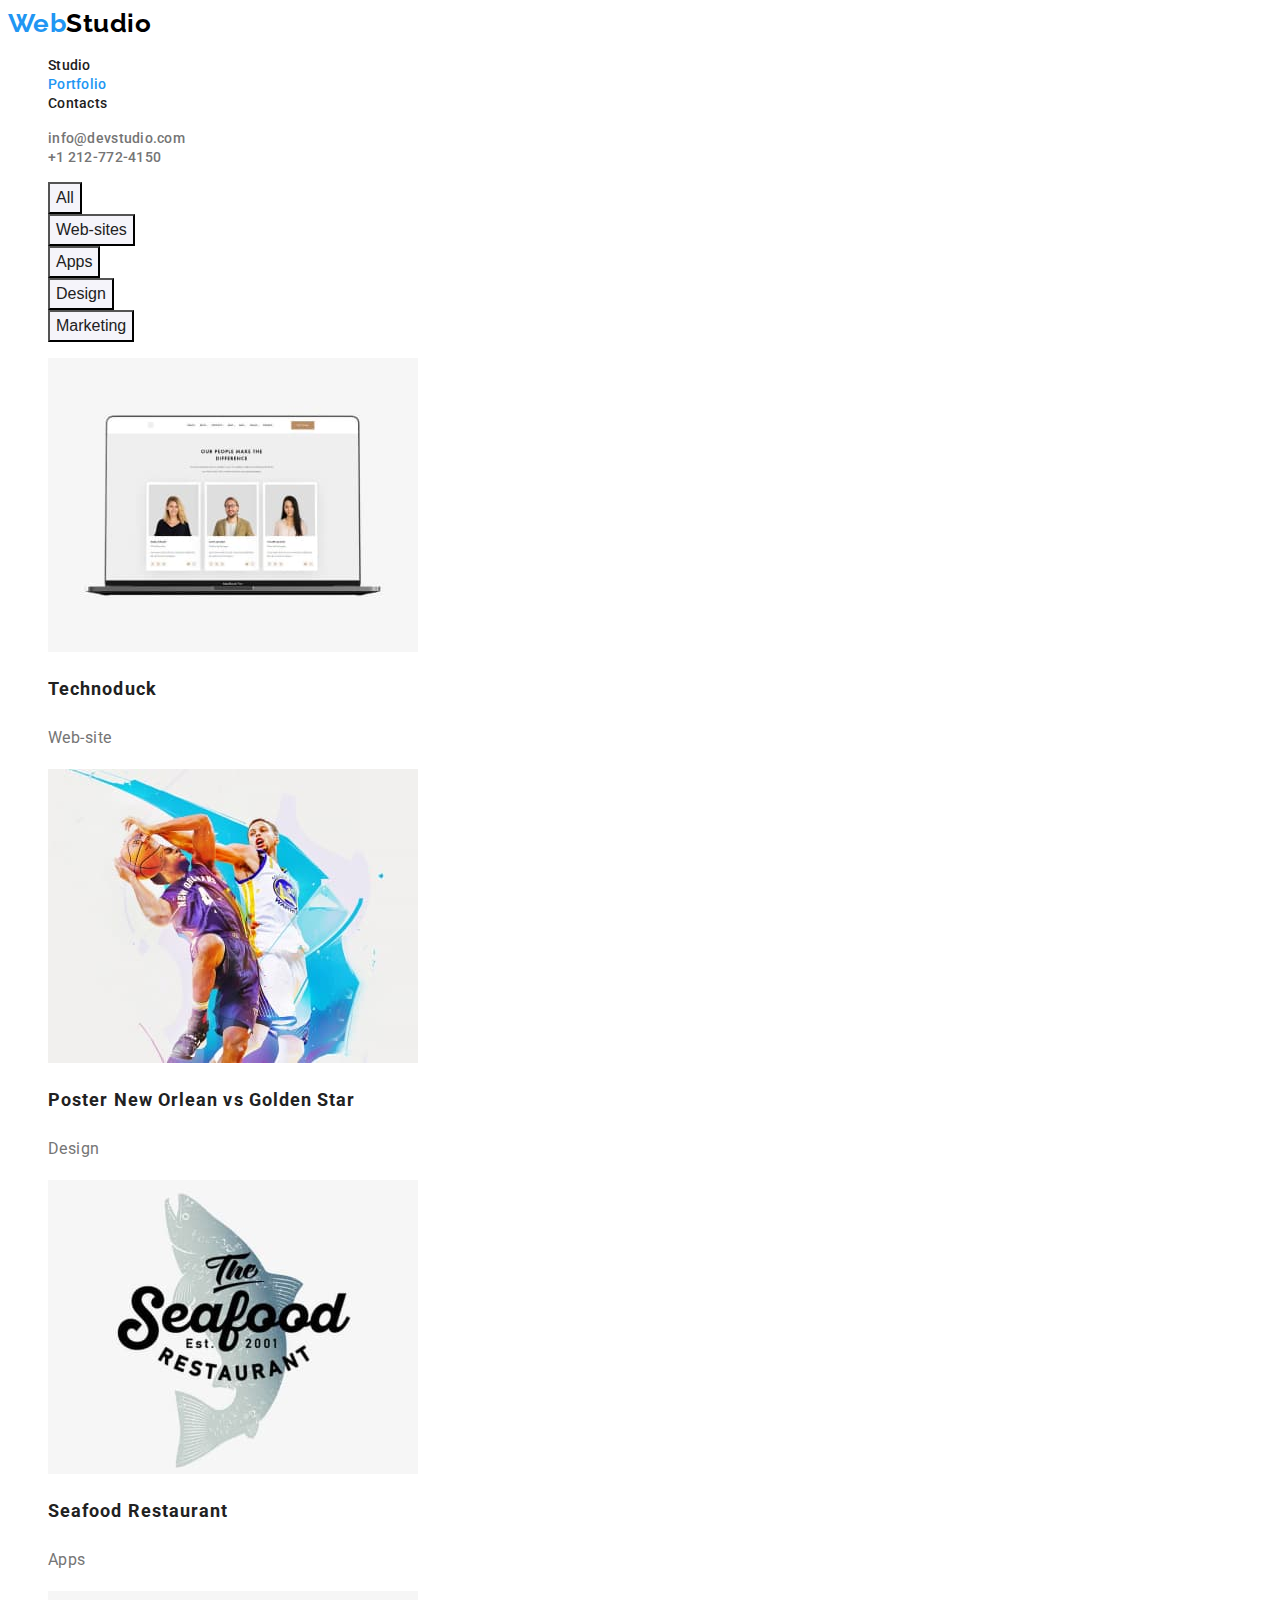
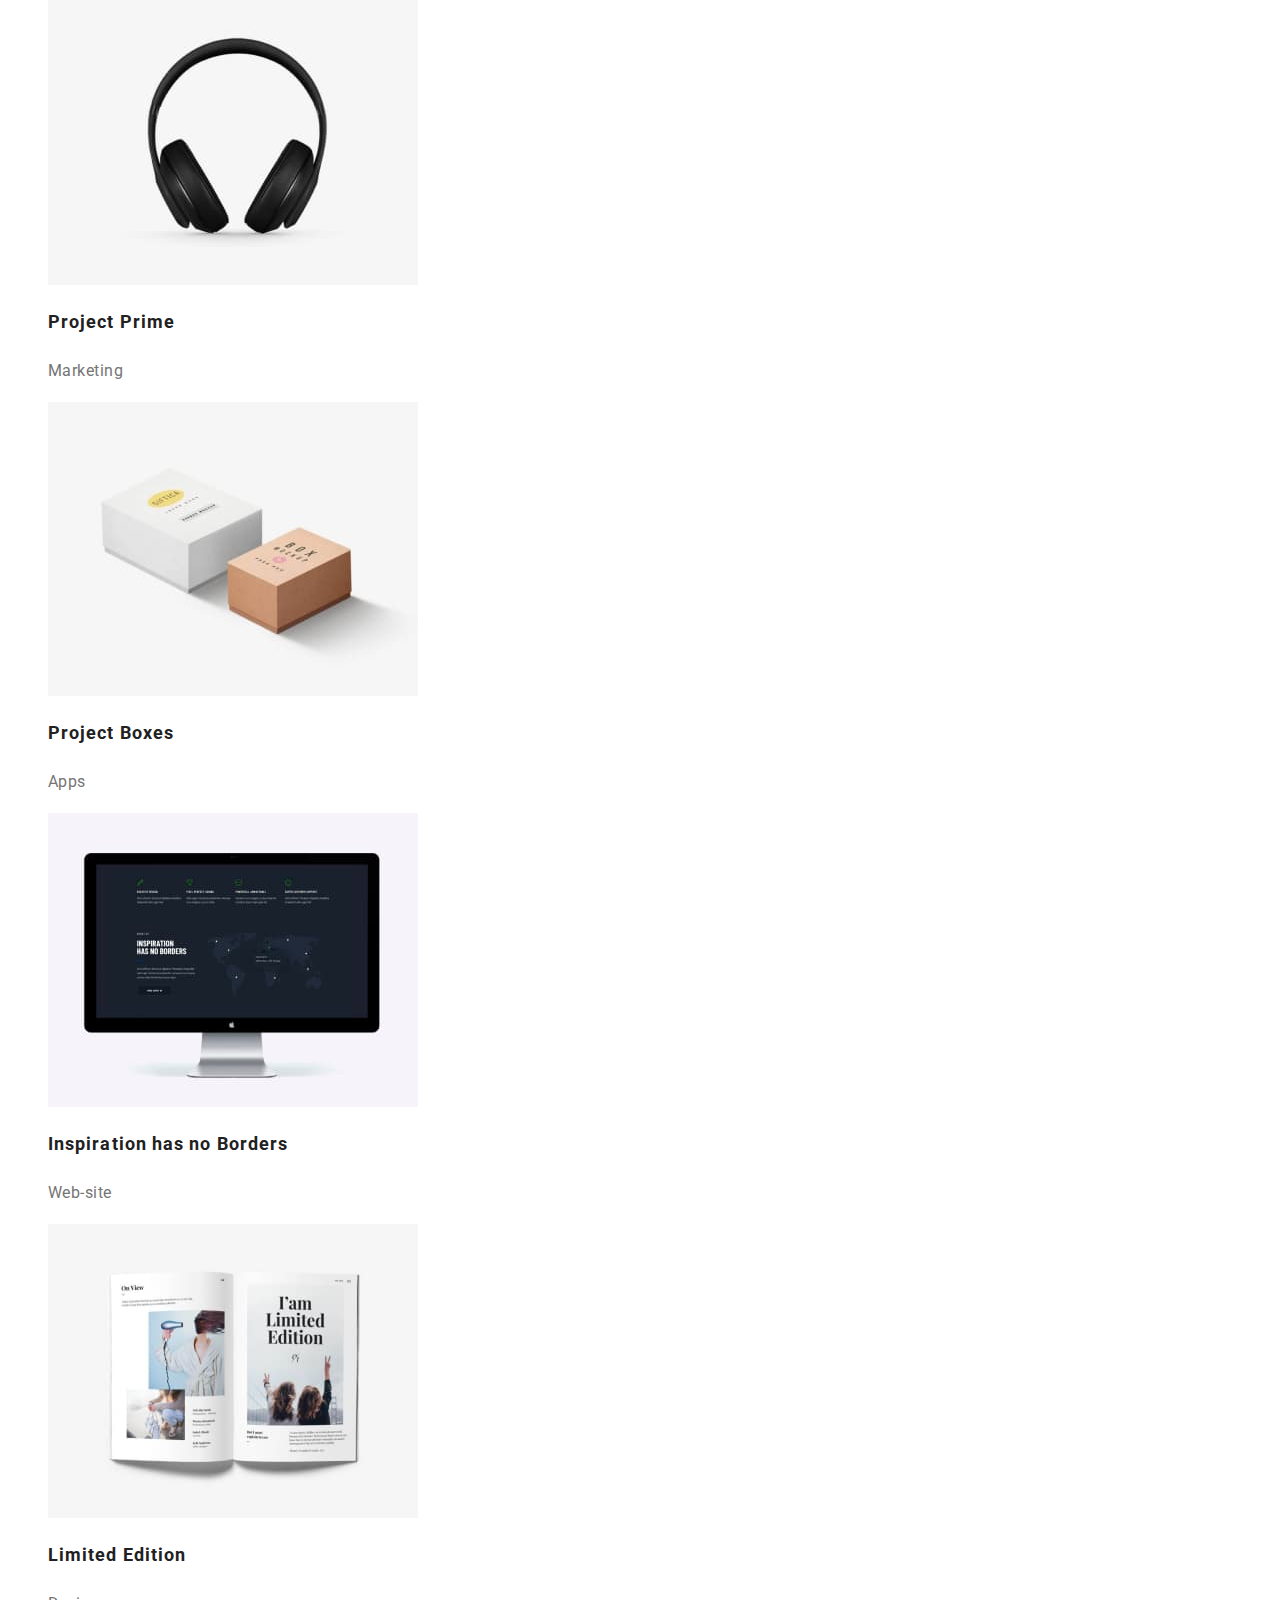
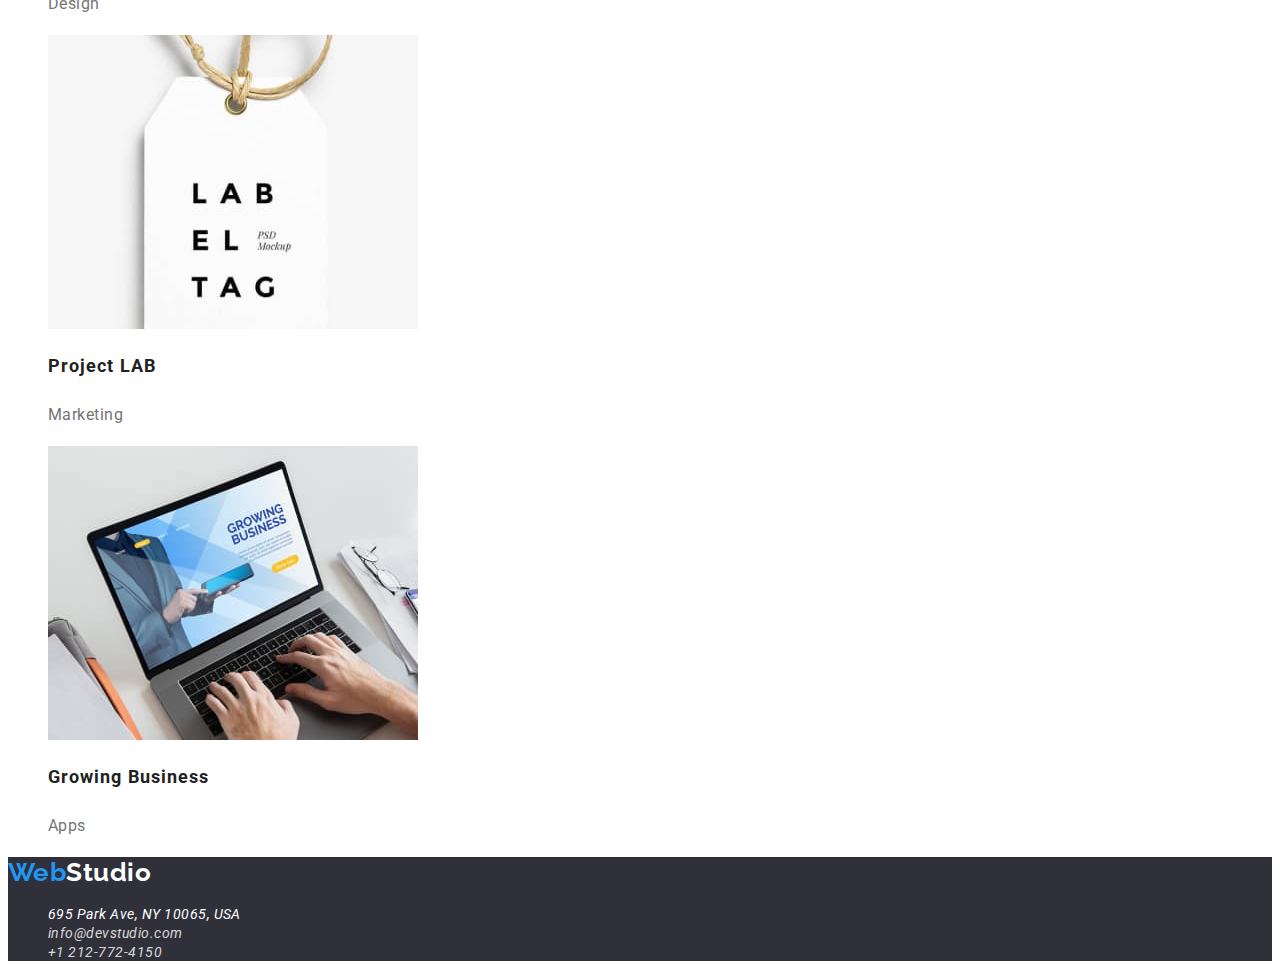
==== portfolio.html @ d0452a92 "Initial commit" ====
<!DOCTYPE html>
<html lang="en">
<head>
    <meta charset="UTF-8">
    <meta http-equiv="X-UA-Compatible" content="IE=edge">
    <meta name="viewport" content="width=device-width, initial-scale=1.0">
    <title>Portfolio</title>
    <link href="https://fonts.googleapis.com/css2?family=Raleway:wght@700&family=Roboto:wght@400;500;700;900&display=swap" rel="stylesheet">
    <link rel="stylesheet" href="./css/style.css">
</head>
<body>
    <header class="header">
        <nav class="nav">
            <a class="logo" href="./">Web<span class="logo-header">Studio</span></a>
            <ul class="nav-list"> 
                <li class="nav-item"><a class="nav-link" href="./index.html">Studio</a></li>
                <li class="nav-item"><a class="nav-link active" href="./portfolio.html">Portfolio</a></li>
                <li class="nav-item"><a class="nav-link" href="">Contacts</a></li>
            </ul>
        </nav>
            <ul class="contacts">
                <li class="contacts-item"> <a class="contacts-link" href="mailto:info@devstudio.com">info@devstudio.com </a></li>  
                <li class="contacts-item"> <a class="contacts-link" href="tel:+12127724150">+1 212-772-4150</a></li> 
            </ul>
    </header>
    <main class="main-portfolio">
        <section class="partfolio-section">
            <h1 class="portfolio-title hidden">Portfolio</h1>
            <ul class="filter-list">
                <li class="filter-item">
                    <button class="filter-button" type="button">All</button>
                </li>
                <li class="filter-item">
                    <button class="filter-button" type="button">Web-sites</button>
                </li>
                <li class="filter-item">
                    <button class="filter-button" type="button">Apps</button>
                </li>
                <li class="filter-item">
                    <button class="filter-button" type="button">Design</button>
                </li>
                <li class="filter-item">
                    <button class="filter-button" type="button">Marketing</button>
                </li>
            </ul>
            <ul class="projects-list">
                <li class="project-item"> 
                    <img class="project-picture" src="./images/portfolio/portfolio-projects1.jpg" 
                    alt="opened laptop"
                    width="370" height="294">
                    <h2 class="project-title">Technoduck</h2> 
                    <p class="project-type">Web-site</p>
                </li>
                <li class="project-item"> 
                    <img class="project-picture" src="./images/portfolio/portfolio-projects2.jpg" 
                    alt="two basketball player"
                    width="370" height="294">
                    <h2 class="project-title">Poster New Orlean vs Golden Star</h2>
                    <p class="project-type">Design</p>
                </li>
                <li class="project-item"> 
                    <img class="project-picture" src="./images/portfolio/portfolio-projects3.jpg" 
                    alt="fish on the logo"
                    width="370" height="294">
                    <h2 class="project-title">Seafood Restaurant </h2>
                    <p class="project-type">Apps</p>
                </li>
                <li class="project-item"> 
                    <img class="project-picture" src="./images/portfolio/portfolio-projects4.jpg" 
                    alt="black earphones"
                    width="370" height="294">
                    <h2 class="project-title">Project Prime</h2>
                    <p class="project-type">Marketing</p>
                </li>
                <li class="project-item"> 
                    <img class="project-picture" src="./images/portfolio/portfolio-projects5.jpg" 
                    alt="two boxes"
                    width="370" height="294">
                    <h2 class="project-title">Project Boxes</h2>
                    <p class="project-type">Apps</p>
                </li>
                <li class="project-item"> 
                    <img class="project-picture" src="./images/portfolio/portfolio-projects6.jpg" 
                    alt="IMac"
                    width="370" height="294">
                    <h2 class="project-title">Inspiration has no Borders</h2>
                    <p class="project-type">Web-site</p>
                </li>
                <li class="project-item"> 
                    <img class="project-picture" src="./images/portfolio/portfolio-projects7.jpg" 
                    alt="opened book"
                    width="370" height="294">
                    <h2 class="project-title">Limited Edition</h2>
                    <p class="project-type">Design</p>
                </li>
                <li class="project-item"> 
                    <img class="project-picture" src="./images/portfolio/portfolio-projects8.jpg" 
                    alt="lable Project LAB"
                    width="370" height="294">
                    <h2 class="project-title">Project LAB</h2>
                    <p class="project-type">Marketing</p>
                </li>
                <li class="project-item"> 
                    <img class="project-picture" src="./images/portfolio/portfolio-projects9.jpg" 
                    alt="typing on the laptop"
                    width="370" height="294">
                    <h2 class="project-title">Growing Business</h2>
                    <p class="project-type">Apps</p>
                </li>
            </ul> 
        </section>
    </main>
    <footer class="footer">
        <a class="logo" href="./">Web<span class="logo-footer">Studio</span></a>
        <address>
            <ul class="contact-info">
                <li> <a class="adress" href="https://www.google.com.ua/maps/place/695+Park+Ave,+New+York,+NY+10065,+%D0%A1%D0%A8%D0%90/@40.7688994,-73.9672143,17z/data=!3m1!4b1!4m5!3m4!1s0x89c258ebe8836e8f:0xa007c44e7c4aa0eb!8m2!3d40.7688994!4d-73.9650256?hl=ru">695 Park Ave, NY 10065, USA</a></li>
                <li> <a class="footer-contacts" href="mailto:info@devstudio.com">info@devstudio.com </a></li>                                 
                <li> <a class="footer-contacts" href="tel:+12127724150">+1 212-772-4150</a> </li> 
            </ul>
        </address>
    </footer>
</body>
</html>
---- css/style.css ----
:root{
--footer-gmail: rgba(255, 255, 255, 0.6);
--footer-color:#D9D9D9;
--white:#FFFFFF;
--blue:#2196F3;
--prymary-text:#757575;
--title-text:#212121;
--footer-background:#2F303A;
--ivory-color:#F5F4FA;
--header-background:#ECECEC;
}

body{
color: var(--prymary-text);
background-color:var(--white);
letter-spacing: 0.03em;
font-family:'Roboto',sans-serif;
}
.hidden{
display:none;
}
.section-title{
color:var(--title-text);
font-weight: 700;
font-size:36px;
line-height:1.17;
text-align:center;
}

/* studio */

/* header */

.logo{
color:var(--blue);
font-family:'Raleway';
font-weight:700;
font-size:26px;
line-height:1.19;
text-decoration:none;
}
.logo-header{
color:#000000 ;
}
.nav-list{
list-style:none;
}
.nav-link{
color: var(--title-text);
font-weight:500;
font-size:14px;
line-height:1.14;
letter-spacing:0.02em;
text-decoration:none;
}
.nav-link:hover,
.nav-link:focus{
color:var(--blue);
}
.nav-link.active{
    color: var(--blue);
}
.contacts{
list-style:none; 
}
.contacts-link{
color: var(--prymary-text);
font-weight:500;
font-size:14px;
line-height:1.14;
letter-spacing:0.02em;
text-decoration:none;
}
.contacts-link:hover,
.contacts-link:focus{
color:var(--blue);
}

/* main */

/* section one */

.hero{
background-color:var(--footer-background);
}
.hero-title{
color:var(--white);
text-transform:uppercase;
font-weight:900px;
font-size:44px;
line-height:1.36;
text-align:center;
letter-spacing:0.06em;
}
.hero-button{
color:var(--white);
background-color:var(--blue);
font-weight:700;
font-size:16px;
line-height:1.88;
letter-spacing:0.06em;
cursor:pointer;
}

/* section two */

.benefits{
background-color:var(--white);
}
.benefits-list{
list-style: none;
}
.benefits-caption{
color:var(--title-text);
font-weight:700;
font-size:14px;
line-height:1.14;
}
.benefits-desc{
font-size:14px;
line-height:1.71;
}

/* section three */
.work-list{
list-style: none;
}

/* section four */

.workers{
background-color: var(--ivory-color);
}
.workers-list{
list-style: none;
}
.workers-item{
background-color:var(--white);
}
.worker-name{
color: var(--title-text);
font-weight:500;
font-size:16px;
line-height:1.19;
}
.work-desc{
font-style:500;
font-size:16px;
line-height:1.19;
}

/* footer */

.footer{
background-color: var(--footer-background);
}
.logo-footer{
color: var(--white);
}
.contact-info{
list-style: none;
}
.adress{
color:var(--white);
font-size:14px;
line-height:1.14;
text-decoration:none;
}
.adress:hover,
.adress:focus{
color:var(--blue);
}
.footer-contacts{
color: var(--footer-color);
font-size:14px;
line-height:1.14;
text-decoration:none;
}
.footer-contacts:hover,
.footer-contacts:focus{
color:var(--blue);
}

/* portfolio */

.filter-list{
list-style: none;
}
.filter-button{
color: var(--title-text);
background-color: var(--ivory-color);
font-weight:500;
font-size:16px;
line-height:1.63;
cursor:pointer;
text-decoration:none;
}
.filter-button:hover,
.filter-button:focus{
color:var(--white);
background-color:var(--blue);
}
.projects-list{
list-style: none;
}
.project-title{
color:var(--title-text);
font-weight:700;
font-size:18px;
line-height:2;
letter-spacing:0.06em;
}
.project-type{
font-size:16px;
line-height:1.88;
}
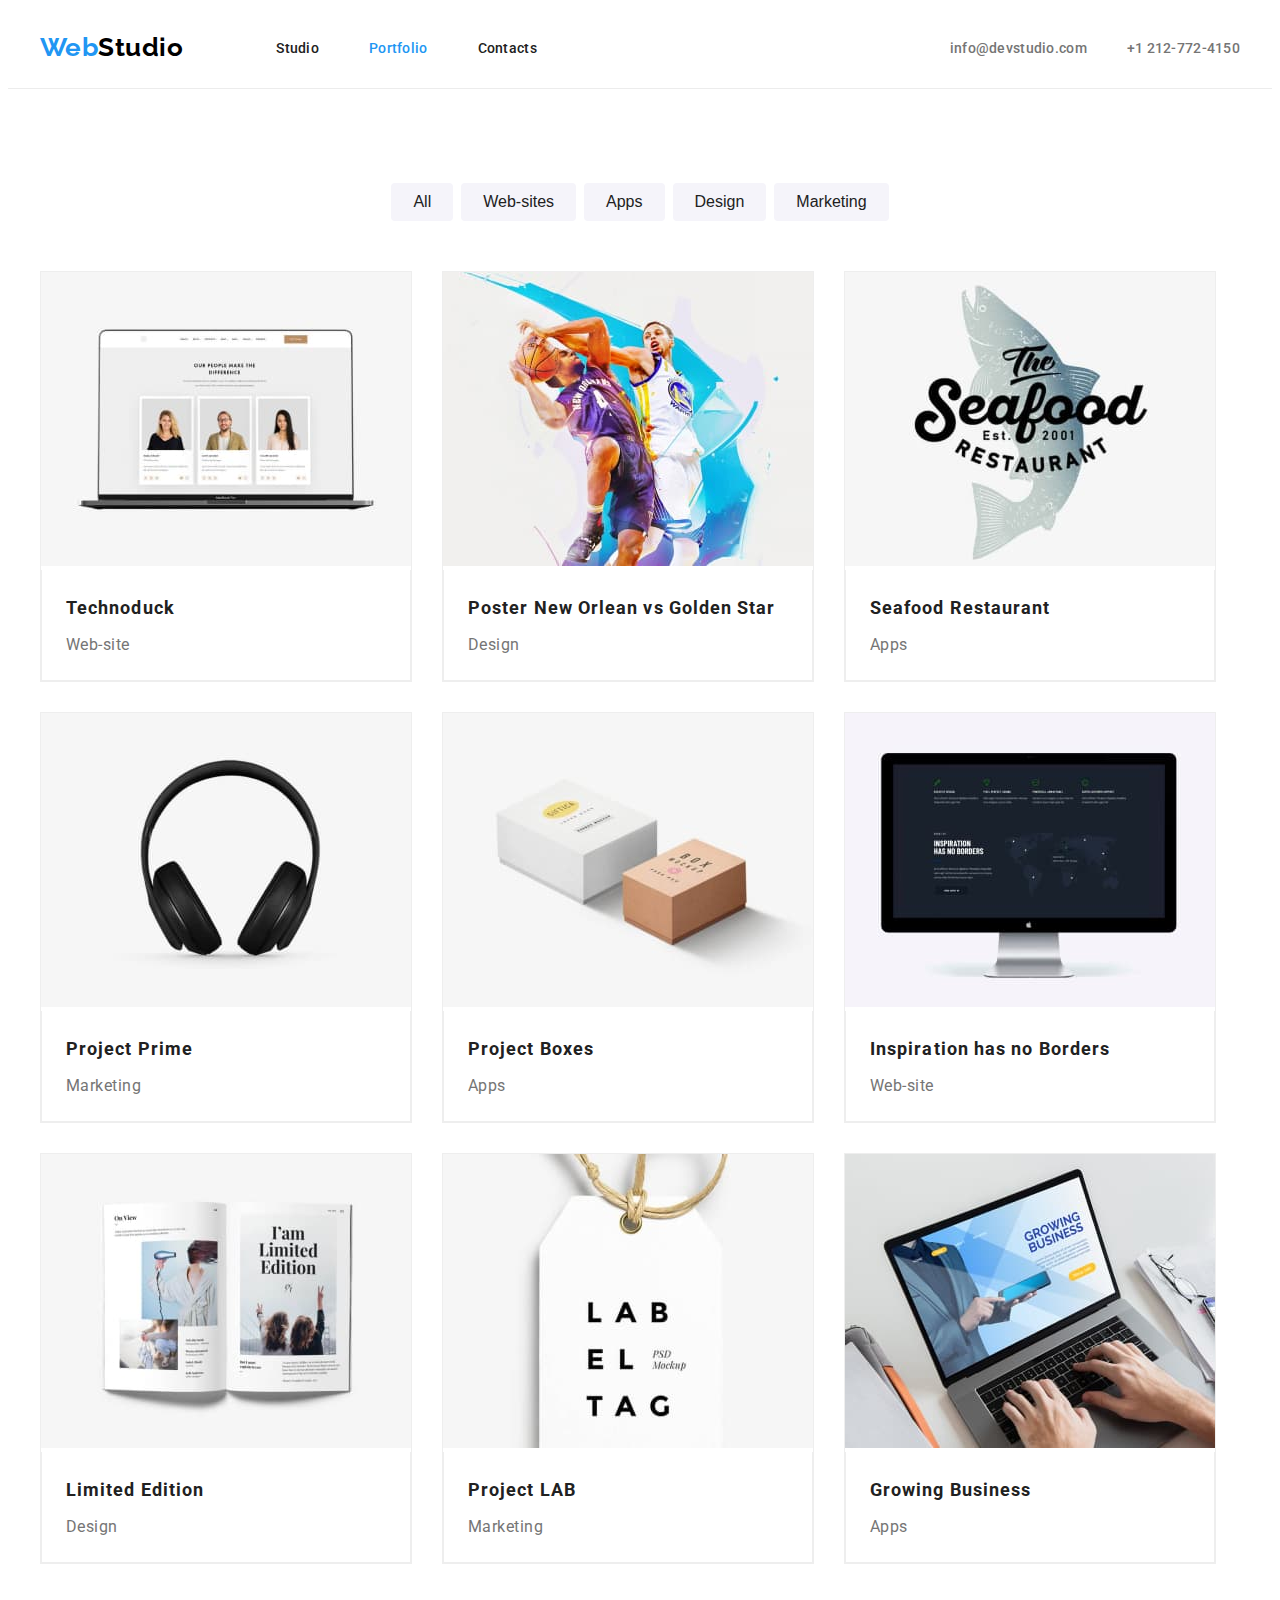
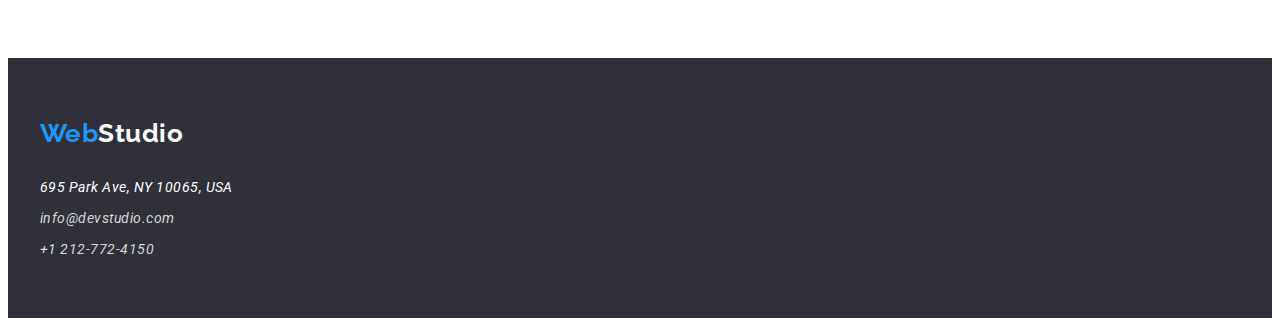
==== commit 8497d60c: "finish HW3" ====
--- a/portfolio.html
+++ b/portfolio.html
@@ -10,21 +10,24 @@
 </head>
 <body>
     <header class="header">
-        <nav class="nav">
-            <a class="logo" href="./">Web<span class="logo-header">Studio</span></a>
-            <ul class="nav-list"> 
-                <li class="nav-item"><a class="nav-link" href="./index.html">Studio</a></li>
-                <li class="nav-item"><a class="nav-link active" href="./portfolio.html">Portfolio</a></li>
-                <li class="nav-item"><a class="nav-link" href="">Contacts</a></li>
-            </ul>
-        </nav>
-            <ul class="contacts">
-                <li class="contacts-item"> <a class="contacts-link" href="mailto:info@devstudio.com">info@devstudio.com </a></li>  
-                <li class="contacts-item"> <a class="contacts-link" href="tel:+12127724150">+1 212-772-4150</a></li> 
-            </ul>
+        <div class="container container-header">
+            <nav class="nav">
+                <a class="logo" href="./">Web<span class="logo-header">Studio</span></a>
+                <ul class="nav-list"> 
+                    <li class="nav-item"><a class="nav-link"  href="./index.html">Studio</a></li>
+                    <li class="nav-item"><a class="nav-link active" href="./portfolio.html">Portfolio</a></li>
+                    <li class="nav-item"><a class="nav-link" href="">Contacts</a></li>
+                </ul>
+            </nav>
+                <ul class="contacts">
+                    <li class="contacts-item"> <a class="contacts-link" href="mailto:info@devstudio.com">info@devstudio.com </a></li>  
+                    <li class="contacts-item"> <a class="contacts-link" href="tel:+12127724150">+1 212-772-4150</a> </li> 
+                </ul>
+        </div>          
     </header>
     <main class="main-portfolio">
-        <section class="partfolio-section">
+        <section class="section partfolio-section">
+        <div class="container container-partfolio">
             <h1 class="portfolio-title hidden">Portfolio</h1>
             <ul class="filter-list">
                 <li class="filter-item">
@@ -48,77 +51,100 @@
                     <img class="project-picture" src="./images/portfolio/portfolio-projects1.jpg" 
                     alt="opened laptop"
                     width="370" height="294">
-                    <h2 class="project-title">Technoduck</h2> 
-                    <p class="project-type">Web-site</p>
+                    <div class="project-desc-container">
+                        <h2 class="project-title">Technoduck</h2> 
+                        <p class="project-type">Web-site</p>
+                    </div>
                 </li>
                 <li class="project-item"> 
                     <img class="project-picture" src="./images/portfolio/portfolio-projects2.jpg" 
                     alt="two basketball player"
                     width="370" height="294">
-                    <h2 class="project-title">Poster New Orlean vs Golden Star</h2>
-                    <p class="project-type">Design</p>
+                    <div class="project-desc-container">
+                        <h2 class="project-title">Poster New Orlean vs Golden Star</h2>
+                        <p class="project-type">Design</p>
+                    </div>
                 </li>
                 <li class="project-item"> 
                     <img class="project-picture" src="./images/portfolio/portfolio-projects3.jpg" 
                     alt="fish on the logo"
                     width="370" height="294">
-                    <h2 class="project-title">Seafood Restaurant </h2>
-                    <p class="project-type">Apps</p>
+                    <div class="project-desc-container">
+                        <h2 class="project-title">Seafood Restaurant </h2>
+                        <p class="project-type">Apps</p>
+                    </div>
                 </li>
                 <li class="project-item"> 
                     <img class="project-picture" src="./images/portfolio/portfolio-projects4.jpg" 
                     alt="black earphones"
                     width="370" height="294">
-                    <h2 class="project-title">Project Prime</h2>
-                    <p class="project-type">Marketing</p>
+                    <div class="project-desc-container">
+                        <h2 class="project-title">Project Prime</h2>
+                        <p class="project-type">Marketing</p>
+                    </div>
                 </li>
                 <li class="project-item"> 
                     <img class="project-picture" src="./images/portfolio/portfolio-projects5.jpg" 
                     alt="two boxes"
                     width="370" height="294">
-                    <h2 class="project-title">Project Boxes</h2>
-                    <p class="project-type">Apps</p>
+                    <div class="project-desc-container">
+                        <h2 class="project-title">Project Boxes</h2>
+                        <p class="project-type">Apps</p>
+                    </div>
                 </li>
                 <li class="project-item"> 
                     <img class="project-picture" src="./images/portfolio/portfolio-projects6.jpg" 
                     alt="IMac"
                     width="370" height="294">
-                    <h2 class="project-title">Inspiration has no Borders</h2>
-                    <p class="project-type">Web-site</p>
+                    <div class="project-desc-container">
+                        <h2 class="project-title">Inspiration has no Borders</h2>
+                        <p class="project-type">Web-site</p>
+                    </div>
                 </li>
                 <li class="project-item"> 
                     <img class="project-picture" src="./images/portfolio/portfolio-projects7.jpg" 
                     alt="opened book"
                     width="370" height="294">
-                    <h2 class="project-title">Limited Edition</h2>
-                    <p class="project-type">Design</p>
+                    <div class="project-desc-container">
+                        <h2 class="project-title">Limited Edition</h2>
+                        <p class="project-type">Design</p>
+                    </div>
                 </li>
                 <li class="project-item"> 
                     <img class="project-picture" src="./images/portfolio/portfolio-projects8.jpg" 
                     alt="lable Project LAB"
                     width="370" height="294">
-                    <h2 class="project-title">Project LAB</h2>
-                    <p class="project-type">Marketing</p>
+                    <div class="project-desc-container">
+                        <h2 class="project-title">Project LAB</h2>
+                        <p class="project-type">Marketing</p>
+                    </div>
                 </li>
                 <li class="project-item"> 
                     <img class="project-picture" src="./images/portfolio/portfolio-projects9.jpg" 
                     alt="typing on the laptop"
                     width="370" height="294">
-                    <h2 class="project-title">Growing Business</h2>
-                    <p class="project-type">Apps</p>
+                    <div class="project-desc-container">
+                        <h2 class="project-title">Growing Business</h2>
+                        <p class="project-type">Apps</p>
+                    </div>
                 </li>
             </ul> 
+        </div>
         </section>
     </main>
     <footer class="footer">
-        <a class="logo" href="./">Web<span class="logo-footer">Studio</span></a>
-        <address>
-            <ul class="contact-info">
-                <li> <a class="adress" href="https://www.google.com.ua/maps/place/695+Park+Ave,+New+York,+NY+10065,+%D0%A1%D0%A8%D0%90/@40.7688994,-73.9672143,17z/data=!3m1!4b1!4m5!3m4!1s0x89c258ebe8836e8f:0xa007c44e7c4aa0eb!8m2!3d40.7688994!4d-73.9650256?hl=ru">695 Park Ave, NY 10065, USA</a></li>
-                <li> <a class="footer-contacts" href="mailto:info@devstudio.com">info@devstudio.com </a></li>                                 
-                <li> <a class="footer-contacts" href="tel:+12127724150">+1 212-772-4150</a> </li> 
-            </ul>
-        </address>
+        <div class="container container-footer">
+            <div class="logo-footer-container">
+                <a class="logo" href="./">Web<span class="logo-footer">Studio</span></a>
+            </div>
+            <address>
+                <ul class="contact-info">
+                    <li class="contact-info-items"> <a class="adress" href="https://www.google.com.ua/maps/place/695+Park+Ave,+New+York,+NY+10065,+%D0%A1%D0%A8%D0%90/@40.7688994,-73.9672143,17z/data=!3m1!4b1!4m5!3m4!1s0x89c258ebe8836e8f:0xa007c44e7c4aa0eb!8m2!3d40.7688994!4d-73.9650256?hl=ru">695 Park Ave, NY 10065, USA</a></li>
+                    <li class="contact-info-items"> <a class="footer-contacts" href="mailto:info@devstudio.com">info@devstudio.com </a></li>                                 
+                    <li class="contact-info-items"> <a class="footer-contacts" href="tel:+12127724150">+1 212-772-4150</a> </li> 
+                </ul>
+            </address>
+        </div>
     </footer>
 </body>
 </html>--- a/css/style.css
+++ b/css/style.css
@@ -1,217 +1,346 @@
-:root{
---footer-gmail: rgba(255, 255, 255, 0.6);
---footer-color:#D9D9D9;
---white:#FFFFFF;
---blue:#2196F3;
---prymary-text:#757575;
---title-text:#212121;
---footer-background:#2F303A;
---ivory-color:#F5F4FA;
---header-background:#ECECEC;
-}
-
-body{
-color: var(--prymary-text);
-background-color:var(--white);
-letter-spacing: 0.03em;
-font-family:'Roboto',sans-serif;
-}
-.hidden{
-display:none;
-}
-.section-title{
-color:var(--title-text);
-font-weight: 700;
-font-size:36px;
-line-height:1.17;
-text-align:center;
-}
-
+:root {
+  --footer-gmail: rgba(255, 255, 255, 0.6);
+  --footer-color: #d9d9d9;
+  --white: #ffffff;
+  --blue: #2196f3;
+  --prymary-text: #757575;
+  --title-text: #212121;
+  --footer-background: #2f303a;
+  --ivory-background-color: #f5f4fa;
+  --header-background: #ececec;
+  --primary-font: "Roboto", sans-serif;
+  
+}
+
+body {
+  letter-spacing: 0.03em;
+  font-family:var(--primary-font);
+  color: var(--prymary-text);
+  background-color: var(--white);
+}
+h1,
+h2,
+h3,
+h4,
+h5,
+h6,
+p,
+ul{
+    margin: 0px;
+    padding: 0px;
+}
+.hidden {
+  display: none;
+}
+.title {
+  font-weight: 700;
+  font-size: 36px;
+  line-height: 1.17;
+  text-align: center;
+  color: var(--title-text);
+}
+.section{
+    padding-top: 94px;
+    padding-bottom: 94px;
+}
 /* studio */
 
 /* header */
 
-.logo{
-color:var(--blue);
-font-family:'Raleway';
-font-weight:700;
-font-size:26px;
-line-height:1.19;
-text-decoration:none;
-}
-.logo-header{
-color:#000000 ;
-}
-.nav-list{
-list-style:none;
-}
-.nav-link{
-color: var(--title-text);
-font-weight:500;
-font-size:14px;
-line-height:1.14;
-letter-spacing:0.02em;
-text-decoration:none;
+.header{
+  border-bottom: 1px solid #ECECEC;
+}
+.container{
+    margin: 0 auto;
+    width: 1200px;
+    padding-left: 15px;
+    padding-right: 15px;
+}
+.container-header{
+    display: flex;
+    align-items: center;
+    padding-top: 24px;
+    padding-bottom: 25px;
+}
+.logo {
+    margin-right: 93px;
+    font-family: "Raleway";
+    font-weight: 700;
+    font-size: 26px;
+    line-height: 1.19;
+    text-decoration: none;
+    color: var(--blue);S
+}
+.logo-header {
+  color: #000000;
+}
+.nav{
+    display: flex;
+    align-items: center;
+}
+.nav-list {
+  display: flex;
+  list-style: none;
+
+}
+.nav-item:not(:last-child) {
+    padding-right:50px;
+}
+.nav-link {
+    font-weight: 500;
+    font-size: 14px;
+    line-height: 1.14;
+    letter-spacing: 0.02em;
+    text-decoration: none;
+    color: var(--title-text);
 }
 .nav-link:hover,
-.nav-link:focus{
-color:var(--blue);
-}
-.nav-link.active{
-    color: var(--blue);
+.nav-link:focus {
+  color: var(--blue);
+}
+.nav-link.active {
+  color: var(--blue);
+}
+.contacts {
+  list-style: none;
+  display: flex;
 }
 .contacts{
-list-style:none; 
-}
-.contacts-link{
-color: var(--prymary-text);
-font-weight:500;
-font-size:14px;
-line-height:1.14;
-letter-spacing:0.02em;
-text-decoration:none;
-}
+    margin-left: auto;
+}
+
+.contacts-item:not(:last-child) {
+margin-right: 40px;
+}
+.contacts-link {
+    font-weight: 500;
+    font-size: 14px;
+    line-height: 1.14;
+    letter-spacing: 0.02em;
+    text-decoration: none;
+    color: var(--prymary-text);
+}
+
 .contacts-link:hover,
-.contacts-link:focus{
-color:var(--blue);
+.contacts-link:focus {
+  color: var(--blue);
 }
 
 /* main */
 
 /* section one */
 
-.hero{
-background-color:var(--footer-background);
-}
-.hero-title{
-color:var(--white);
-text-transform:uppercase;
-font-weight:900px;
-font-size:44px;
-line-height:1.36;
-text-align:center;
-letter-spacing:0.06em;
-}
-.hero-button{
-color:var(--white);
-background-color:var(--blue);
-font-weight:700;
-font-size:16px;
-line-height:1.88;
-letter-spacing:0.06em;
-cursor:pointer;
+.container-hero{
+    padding-top: 200px;
+    padding-bottom: 200px;
+}
+
+.hero {
+  background-color: var(--footer-background);
+}
+.hero-title {
+  margin-bottom: 30px;
+  font-weight: 900;
+  font-size: 44px;
+  line-height: 1.36;
+  text-align: center;
+  letter-spacing: 0.06em;
+  text-transform: uppercase;
+  color: var(--white);
+}
+.hero-button {
+  padding:10px 19px 10px 20px;
+  display: block;
+  margin-left: auto;
+  margin-right: auto;
+  font-weight: 700;
+  font-size: 16px;
+  line-height: 1.88;
+  letter-spacing: 0.06em;
+  cursor: pointer;
+  border-radius: 4px;
+  border: none;
+  color: var(--white);
+  background-color: var(--blue);
 }
 
 /* section two */
 
-.benefits{
-background-color:var(--white);
-}
-.benefits-list{
-list-style: none;
-}
-.benefits-caption{
-color:var(--title-text);
-font-weight:700;
-font-size:14px;
-line-height:1.14;
-}
-.benefits-desc{
-font-size:14px;
-line-height:1.71;
+.benefits {
+  background-color: var(--white);
+}
+.benefits-list {
+  display: flex;
+  list-style: none;
+}
+.benefits-item:not(:last-child){
+    margin-right: 30px;
+}
+.benefits-caption {
+    font-weight: 700;
+    font-size: 14px;
+    line-height: 1.14;
+    color: var(--title-text);
+}
+.benefits-desc {
+  font-size: 14px;
+  line-height: 1.71;
 }
 
 /* section three */
-.work-list{
-list-style: none;
+
+.about{
+    padding-top: 0px;
+}
+.title-about{
+    margin-bottom: 50px;
+}
+.work-list {
+  display: flex;
+  list-style: none;
+}
+.work-item:not(:last-child){
+    margin-right: 30px;
 }
 
 /* section four */
-
-.workers{
-background-color: var(--ivory-color);
-}
-.workers-list{
-list-style: none;
-}
-.workers-item{
-background-color:var(--white);
-}
-.worker-name{
-color: var(--title-text);
-font-weight:500;
-font-size:16px;
-line-height:1.19;
-}
-.work-desc{
-font-style:500;
-font-size:16px;
-line-height:1.19;
+.workers {
+  background-color: var(--ivory-background-color);
+}
+.title-workers{
+    margin-bottom: 50px;
+}
+.workers-list {
+  display: flex;
+  list-style: none;
+}
+.workers-item {
+  background-color: var(--white);
+  border-radius: 0px 0px 4px 4px;
+}
+.workers-item:not(:last-child){
+    margin-right: 30px;
+}
+.worker-picture{
+    margin-bottom: 30px;
+}
+.worker-name {
+    margin-bottom: 10px;
+    font-weight: 500;
+    font-size: 16px;
+    line-height: 1.19;
+    text-align: center;
+    color: var(--title-text);
+}
+.work-desc {
+  margin-bottom: 30px;
+  font-style: 500;
+  font-size: 16px;
+  line-height: 1.19;
+  text-align: center;
 }
 
 /* footer */
 
-.footer{
-background-color: var(--footer-background);
-}
-.logo-footer{
-color: var(--white);
-}
-.contact-info{
-list-style: none;
-}
-.adress{
-color:var(--white);
-font-size:14px;
-line-height:1.14;
-text-decoration:none;
+.footer {
+  background-color: var(--footer-background);
+}
+.container-footer{
+    padding-top: 60px;
+    padding-bottom: 60px;
+}
+.logo-footer-container{
+    margin-bottom: 28px;
+}
+.logo-footer {
+  color: var(--white);
+}
+.contact-info-items:not(:last-child){
+    margin-bottom: 12px;
+}
+.contact-info {
+  list-style: none;
+}
+.adress {
+    font-size: 14px;
+    line-height: 1.14;
+    text-decoration: none;
+    color: var(--white);
 }
 .adress:hover,
-.adress:focus{
-color:var(--blue);
-}
-.footer-contacts{
-color: var(--footer-color);
-font-size:14px;
-line-height:1.14;
-text-decoration:none;
+.adress:focus {
+  color: var(--blue);
+}
+.footer-contacts {
+    font-size: 14px;
+    line-height: 1.14;
+    text-decoration: none;
+    color: var(--footer-color);
 }
 .footer-contacts:hover,
-.footer-contacts:focus{
-color:var(--blue);
+.footer-contacts:focus {
+  color: var(--blue);
 }
 
 /* portfolio */
 
-.filter-list{
-list-style: none;
-}
-.filter-button{
-color: var(--title-text);
-background-color: var(--ivory-color);
-font-weight:500;
-font-size:16px;
-line-height:1.63;
-cursor:pointer;
-text-decoration:none;
+.filter-list {
+  display: flex;
+  justify-content:center; 
+  margin-bottom: 50px;
+  list-style: none;
+}
+.filter-item:not(:last-child){
+    margin-right: 8px;
+}
+.filter-button {
+    padding: 6px 22px;
+    font-weight: 500;
+    font-size: 16px;
+    line-height: 1.63;
+    cursor: pointer;
+    text-decoration: none;
+    border-radius: 4px;
+    border: none;
+    color: var(--title-text);
+    background-color: var(--ivory-background-color);
 }
 .filter-button:hover,
-.filter-button:focus{
-color:var(--white);
-background-color:var(--blue);
-}
-.projects-list{
-list-style: none;
-}
-.project-title{
-color:var(--title-text);
-font-weight:700;
-font-size:18px;
-line-height:2;
-letter-spacing:0.06em;
-}
-.project-type{
-font-size:16px;
-line-height:1.88;
-}
-
+.filter-button:focus {
+  color: var(--white);
+  background-color: var(--blue);
+}
+.projects-list {
+  display: flex;
+  flex-wrap:wrap;
+  list-style: none;
+}
+.project-item{
+margin-right: 30px;
+margin-bottom: 30px;
+border: 1px solid #EEEEEE;
+}
+.project-item:nth-child(3n + 3) {
+    margin-right: 0px;
+}
+.project-item:nth-last-child(-n + 3) {
+    margin-bottom: 0px;
+}
+.project-desc-container{
+    padding: 20px 24px;
+    border-right: 1px solid #EEEEEE;
+    border-bottom: 1px solid #EEEEEE;
+    border-left: 1px solid #EEEEEE;
+}
+.project-title {
+    margin-bottom: 4px;
+    font-weight: 700;
+    font-size: 18px;
+    line-height: 2;
+    letter-spacing: 0.06em;
+    color: var(--title-text);
+}
+.project-type {
+  font-size: 16px;
+  line-height: 1.88;
+}
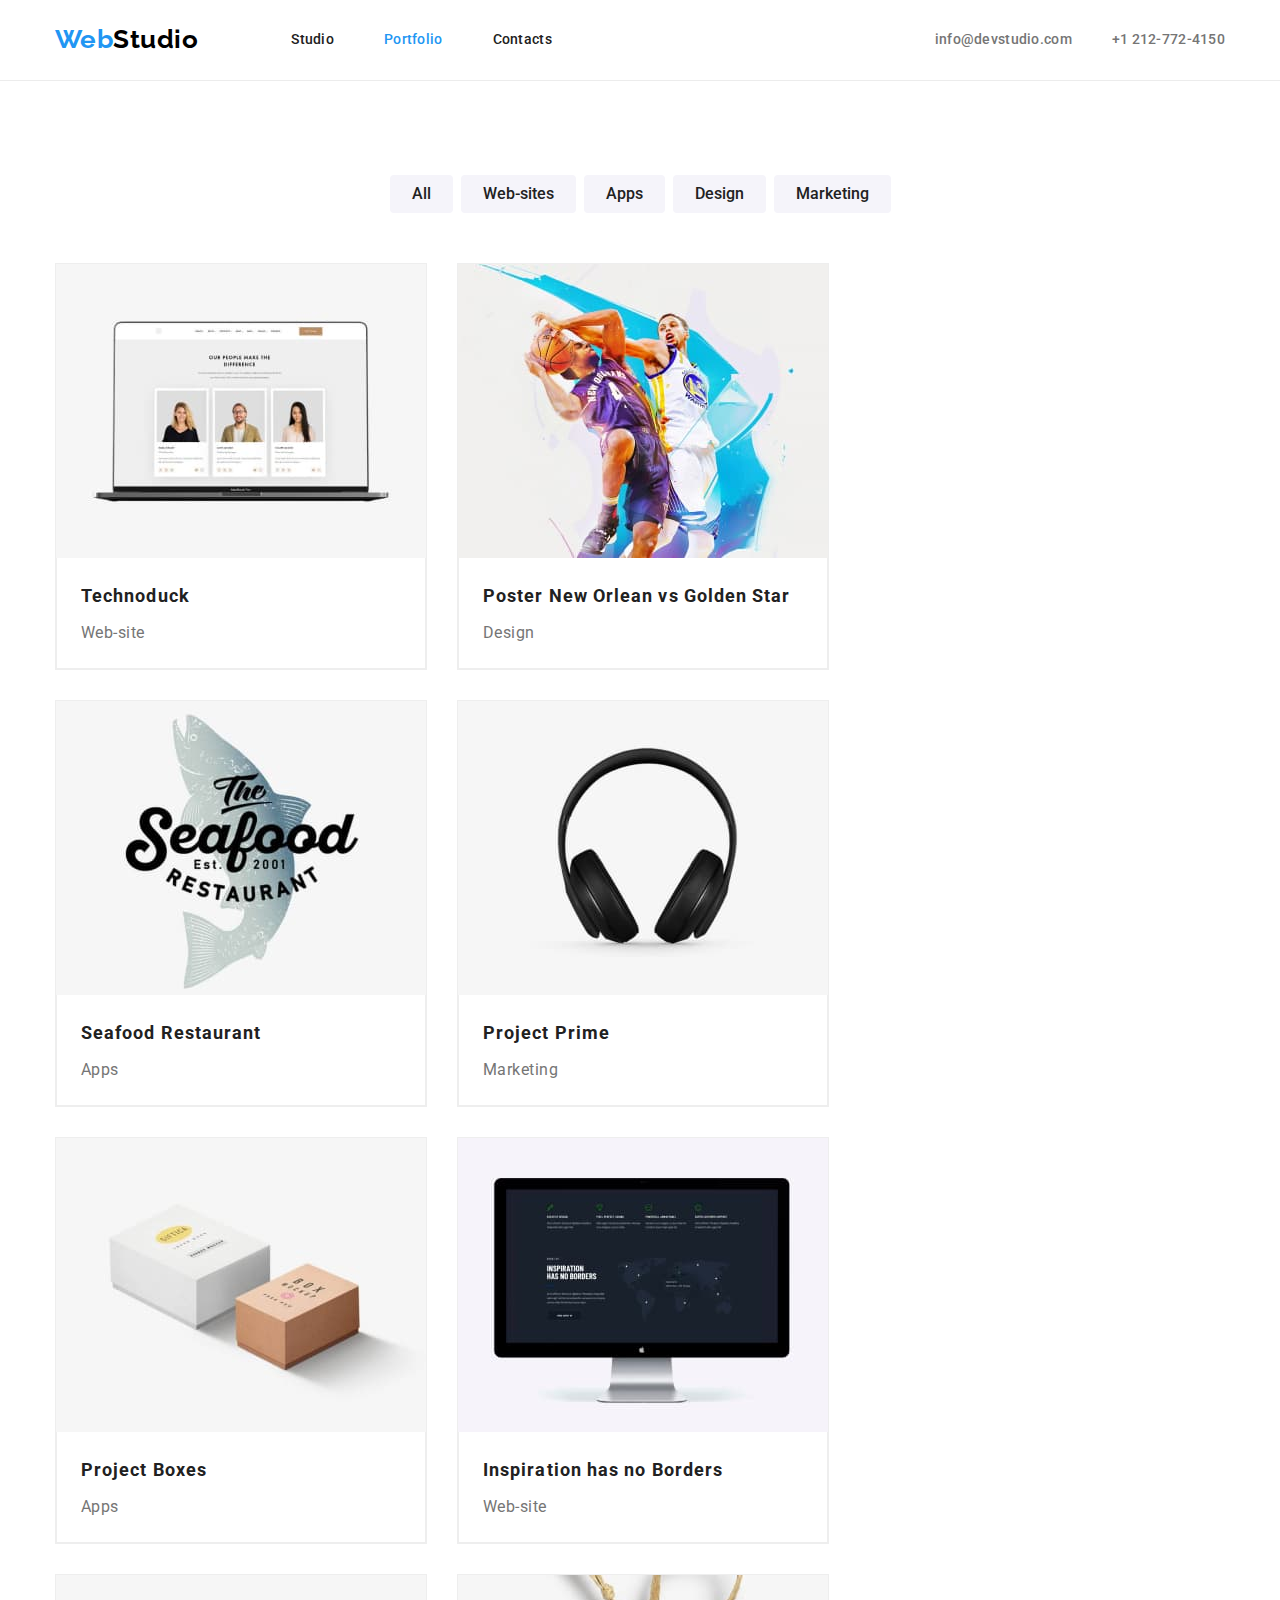
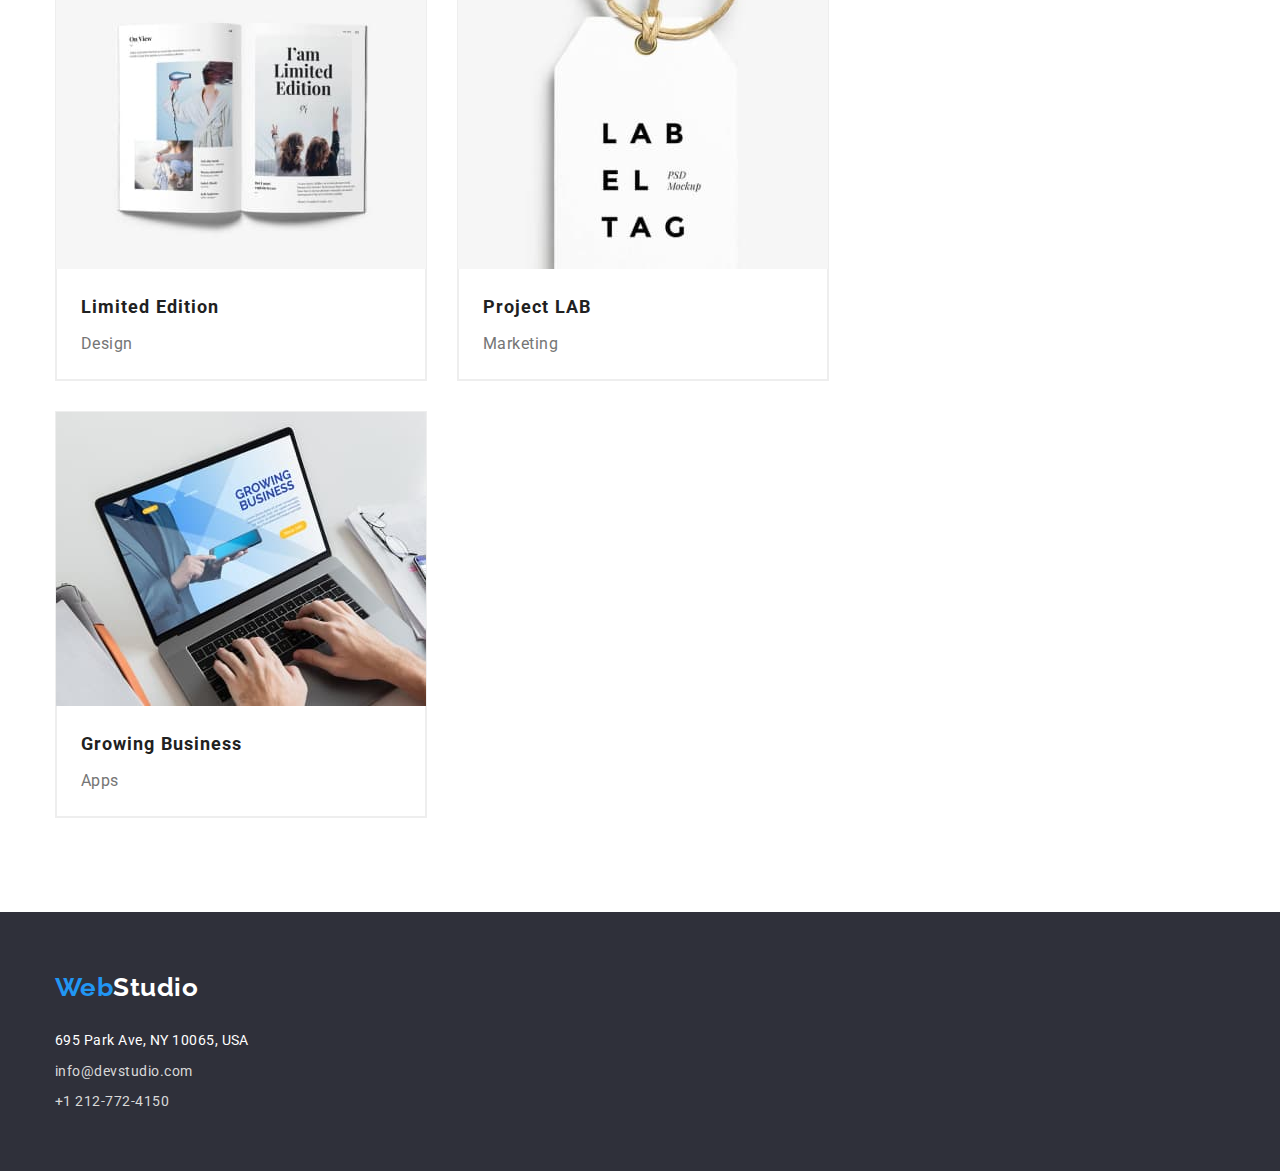
==== commit 9c3805d8: "Help" ====
--- a/portfolio.html
+++ b/portfolio.html
@@ -5,6 +5,7 @@
     <meta http-equiv="X-UA-Compatible" content="IE=edge">
     <meta name="viewport" content="width=device-width, initial-scale=1.0">
     <title>Portfolio</title>
+    <link rel="stylesheet" href="https://cdnjs.cloudflare.com/ajax/libs/modern-normalize/1.1.0/modern-normalize.min.css">
     <link href="https://fonts.googleapis.com/css2?family=Raleway:wght@700&family=Roboto:wght@400;500;700;900&display=swap" rel="stylesheet">
     <link rel="stylesheet" href="./css/style.css">
 </head>
@@ -12,7 +13,9 @@
     <header class="header">
         <div class="container container-header">
             <nav class="nav">
-                <a class="logo" href="./">Web<span class="logo-header">Studio</span></a>
+                <div class="logo-header-container">
+                    <a class="logo" href="./">Web<span class="logo-header">Studio</span></a>
+                </div>
                 <ul class="nav-list"> 
                     <li class="nav-item"><a class="nav-link"  href="./index.html">Studio</a></li>
                     <li class="nav-item"><a class="nav-link active" href="./portfolio.html">Portfolio</a></li>
--- a/css/style.css
+++ b/css/style.css
@@ -9,12 +9,11 @@
   --ivory-background-color: #f5f4fa;
   --header-background: #ececec;
   --primary-font: "Roboto", sans-serif;
-  
 }
 
 body {
   letter-spacing: 0.03em;
-  font-family:var(--primary-font);
+  font-family: var(--primary-font);
   color: var(--prymary-text);
   background-color: var(--white);
 }
@@ -25,9 +24,14 @@
 h5,
 h6,
 p,
-ul{
-    margin: 0px;
-    padding: 0px;
+ul {
+  margin: 0px;
+  padding: 0px;
+}
+img {
+  height: auto;
+  display: block;
+  max-width: 100%;
 }
 .hidden {
   display: none;
@@ -39,60 +43,63 @@
   text-align: center;
   color: var(--title-text);
 }
-.section{
-    padding-top: 94px;
-    padding-bottom: 94px;
+.section {
+  padding-top: 94px;
+  padding-bottom: 94px;
 }
 /* studio */
 
 /* header */
 
-.header{
-  border-bottom: 1px solid #ECECEC;
-}
-.container{
-    margin: 0 auto;
-    width: 1200px;
-    padding-left: 15px;
-    padding-right: 15px;
-}
-.container-header{
-    display: flex;
-    align-items: center;
-    padding-top: 24px;
-    padding-bottom: 25px;
+.container {
+  margin: 0 auto;
+  width: 1200px;
+  padding-left: 15px;
+  padding-right: 15px;
+}
+.header {
+  display: flex;
+  align-items: center;
+  padding-top: 24px;
+  padding-bottom: 25px;
+  border-bottom: 1px solid #ececec;
+}
+
+.container-header {
+  display: flex;
+}
+.logo-header-container {
+  margin-right: 93px;
 }
 .logo {
-    margin-right: 93px;
-    font-family: "Raleway";
-    font-weight: 700;
-    font-size: 26px;
-    line-height: 1.19;
-    text-decoration: none;
-    color: var(--blue);S
+  font-family: "Raleway";
+  font-weight: 700;
+  font-size: 26px;
+  line-height: 1.19;
+  text-decoration: none;
+  color: var(--blue);
 }
 .logo-header {
   color: #000000;
 }
-.nav{
-    display: flex;
-    align-items: center;
+.nav {
+  display: flex;
+  align-items: center;
 }
 .nav-list {
   display: flex;
   list-style: none;
-
 }
 .nav-item:not(:last-child) {
-    padding-right:50px;
+  margin-right: 50px;
 }
 .nav-link {
-    font-weight: 500;
-    font-size: 14px;
-    line-height: 1.14;
-    letter-spacing: 0.02em;
-    text-decoration: none;
-    color: var(--title-text);
+  font-weight: 500;
+  font-size: 14px;
+  line-height: 1.14;
+  letter-spacing: 0.02em;
+  text-decoration: none;
+  color: var(--title-text);
 }
 .nav-link:hover,
 .nav-link:focus {
@@ -102,23 +109,22 @@
   color: var(--blue);
 }
 .contacts {
-  list-style: none;
-  display: flex;
-}
-.contacts{
-    margin-left: auto;
+  display: flex;
+  align-items: center;
+  margin-left: auto;
+  list-style: none;
 }
 
 .contacts-item:not(:last-child) {
-margin-right: 40px;
+  margin-right: 40px;
 }
 .contacts-link {
-    font-weight: 500;
-    font-size: 14px;
-    line-height: 1.14;
-    letter-spacing: 0.02em;
-    text-decoration: none;
-    color: var(--prymary-text);
+  font-weight: 500;
+  font-size: 14px;
+  line-height: 1.14;
+  letter-spacing: 0.02em;
+  text-decoration: none;
+  color: var(--prymary-text);
 }
 
 .contacts-link:hover,
@@ -130,12 +136,9 @@
 
 /* section one */
 
-.container-hero{
-    padding-top: 200px;
-    padding-bottom: 200px;
-}
-
 .hero {
+  padding-top: 200px;
+  padding-bottom: 200px;
   background-color: var(--footer-background);
 }
 .hero-title {
@@ -149,7 +152,7 @@
   color: var(--white);
 }
 .hero-button {
-  padding:10px 19px 10px 20px;
+  padding: 10px 19px 10px 20px;
   display: block;
   margin-left: auto;
   margin-right: auto;
@@ -173,14 +176,15 @@
   display: flex;
   list-style: none;
 }
-.benefits-item:not(:last-child){
-    margin-right: 30px;
+.benefits-item:not(:last-child) {
+  margin-right: 30px;
 }
 .benefits-caption {
-    font-weight: 700;
-    font-size: 14px;
-    line-height: 1.14;
-    color: var(--title-text);
+  margin-bottom: 10px;
+  font-weight: 700;
+  font-size: 14px;
+  line-height: 1.14;
+  color: var(--title-text);
 }
 .benefits-desc {
   font-size: 14px;
@@ -189,26 +193,26 @@
 
 /* section three */
 
-.about{
-    padding-top: 0px;
-}
-.title-about{
-    margin-bottom: 50px;
+.about {
+  padding-top: 0px;
+}
+.title-about {
+  margin-bottom: 50px;
 }
 .work-list {
   display: flex;
   list-style: none;
 }
-.work-item:not(:last-child){
-    margin-right: 30px;
+.work-item:not(:last-child) {
+  margin-right: 30px;
 }
 
 /* section four */
 .workers {
   background-color: var(--ivory-background-color);
 }
-.title-workers{
-    margin-bottom: 50px;
+.title-workers {
+  margin-bottom: 50px;
 }
 .workers-list {
   display: flex;
@@ -216,28 +220,29 @@
 }
 .workers-item {
   background-color: var(--white);
-  border-radius: 0px 0px 4px 4px;
-}
-.workers-item:not(:last-child){
-    margin-right: 30px;
-}
-.worker-picture{
-    margin-bottom: 30px;
+  border-bottom-right-radius: 4px;
+  border-bottom-left-radius: 4px;
+}
+.workers-item:not(:last-child) {
+  margin-right: 30px;
+}
+.worker-desc-container {
+  padding-top: 30px;
+  padding-bottom: 30px;
 }
 .worker-name {
-    margin-bottom: 10px;
-    font-weight: 500;
-    font-size: 16px;
-    line-height: 1.19;
-    text-align: center;
-    color: var(--title-text);
-}
-.work-desc {
-  margin-bottom: 30px;
-  font-style: 500;
+  margin-bottom: 10px;
+  font-weight: 500;
   font-size: 16px;
   line-height: 1.19;
   text-align: center;
+  color: var(--title-text);
+}
+.work-desc {
+  font-style: 500;
+  font-size: 16px;
+  line-height: 1.19;
+  text-align: center;
 }
 
 /* footer */
@@ -245,37 +250,41 @@
 .footer {
   background-color: var(--footer-background);
 }
-.container-footer{
-    padding-top: 60px;
-    padding-bottom: 60px;
-}
-.logo-footer-container{
-    margin-bottom: 28px;
+.footer {
+  padding-top: 60px;
+  padding-bottom: 60px;
+}
+.logo-footer-container {
+  margin-bottom: 28px;
 }
 .logo-footer {
   color: var(--white);
 }
-.contact-info-items:not(:last-child){
-    margin-bottom: 12px;
+.contact-info-items:not(:last-child) {
+  margin-bottom: 12px;
 }
 .contact-info {
   list-style: none;
 }
 .adress {
-    font-size: 14px;
-    line-height: 1.14;
-    text-decoration: none;
-    color: var(--white);
+  font-size: 14px;
+  line-height: 1.14;
+  text-decoration: none;
+  color: var(--white);
+  font-style: normal;
+}
+.contact-info-items {
+  font-style: normal;
 }
 .adress:hover,
 .adress:focus {
   color: var(--blue);
 }
 .footer-contacts {
-    font-size: 14px;
-    line-height: 1.14;
-    text-decoration: none;
-    color: var(--footer-color);
+  font-size: 14px;
+  line-height: 1.14;
+  text-decoration: none;
+  color: var(--footer-color);
 }
 .footer-contacts:hover,
 .footer-contacts:focus {
@@ -286,24 +295,24 @@
 
 .filter-list {
   display: flex;
-  justify-content:center; 
+  justify-content: center;
   margin-bottom: 50px;
   list-style: none;
 }
-.filter-item:not(:last-child){
-    margin-right: 8px;
+.filter-item:not(:last-child) {
+  margin-right: 8px;
 }
 .filter-button {
-    padding: 6px 22px;
-    font-weight: 500;
-    font-size: 16px;
-    line-height: 1.63;
-    cursor: pointer;
-    text-decoration: none;
-    border-radius: 4px;
-    border: none;
-    color: var(--title-text);
-    background-color: var(--ivory-background-color);
+  padding: 6px 22px;
+  font-weight: 500;
+  font-size: 16px;
+  line-height: 1.63;
+  cursor: pointer;
+  text-decoration: none;
+  border-radius: 4px;
+  border: none;
+  color: var(--title-text);
+  background-color: var(--ivory-background-color);
 }
 .filter-button:hover,
 .filter-button:focus {
@@ -312,33 +321,36 @@
 }
 .projects-list {
   display: flex;
-  flex-wrap:wrap;
-  list-style: none;
-}
-.project-item{
-margin-right: 30px;
-margin-bottom: 30px;
-border: 1px solid #EEEEEE;
-}
-.project-item:nth-child(3n + 3) {
-    margin-right: 0px;
+  flex-wrap: wrap;
+  list-style: none;
+  margin-right: -30px;
+  margin-bottom: -30px;
+}
+.project-item {
+  /* flex-basis: calc((100% - 60px) / 3); */
+  margin-right: 30px;
+  margin-bottom: 30px;
+  border: 1px solid #eeeeee;
+}
+/* .project-item:nth-child(3n + 3) {
+  margin-right: 0px;
 }
 .project-item:nth-last-child(-n + 3) {
-    margin-bottom: 0px;
-}
-.project-desc-container{
-    padding: 20px 24px;
-    border-right: 1px solid #EEEEEE;
-    border-bottom: 1px solid #EEEEEE;
-    border-left: 1px solid #EEEEEE;
+  margin-bottom: 0px;
+} */
+.project-desc-container {
+  padding: 20px 24px;
+  border-right: 1px solid #eeeeee;
+  border-bottom: 1px solid #eeeeee;
+  border-left: 1px solid #eeeeee;
 }
 .project-title {
-    margin-bottom: 4px;
-    font-weight: 700;
-    font-size: 18px;
-    line-height: 2;
-    letter-spacing: 0.06em;
-    color: var(--title-text);
+  margin-bottom: 4px;
+  font-weight: 700;
+  font-size: 18px;
+  line-height: 2;
+  letter-spacing: 0.06em;
+  color: var(--title-text);
 }
 .project-type {
   font-size: 16px;
